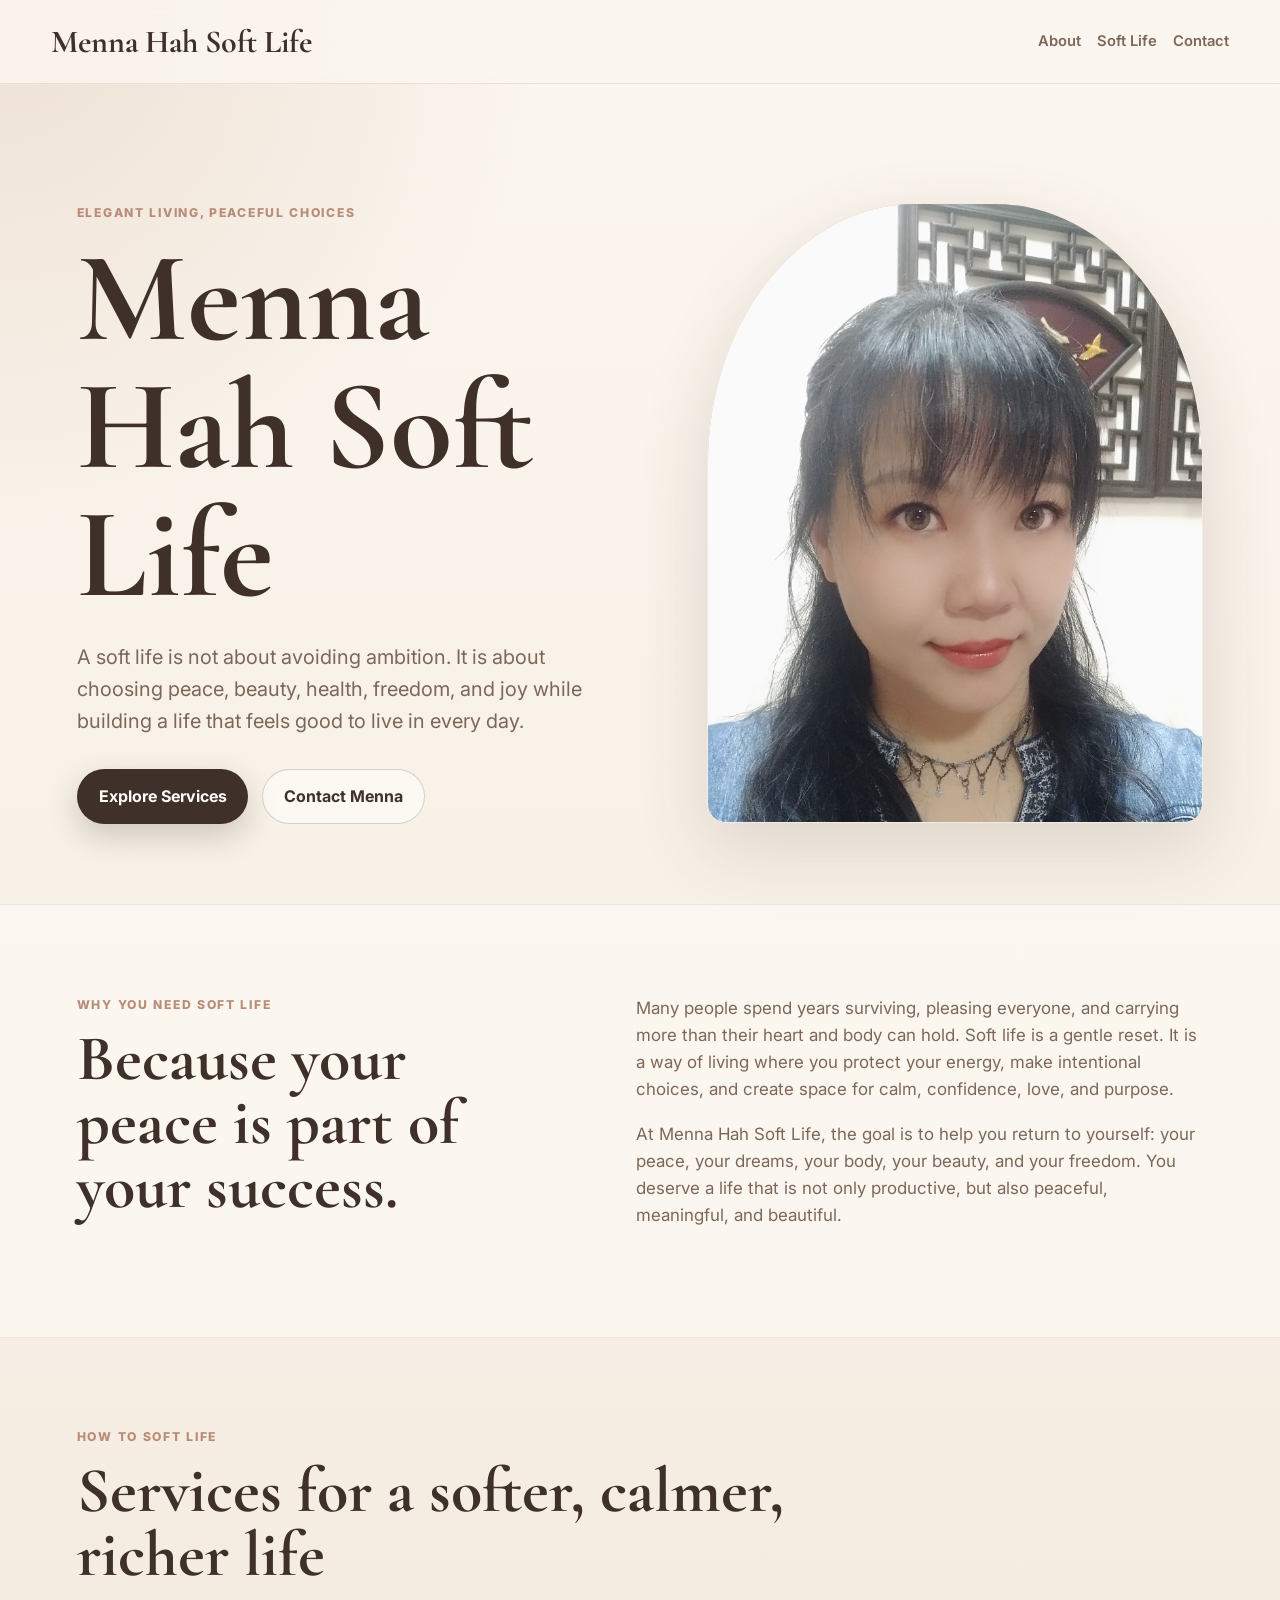
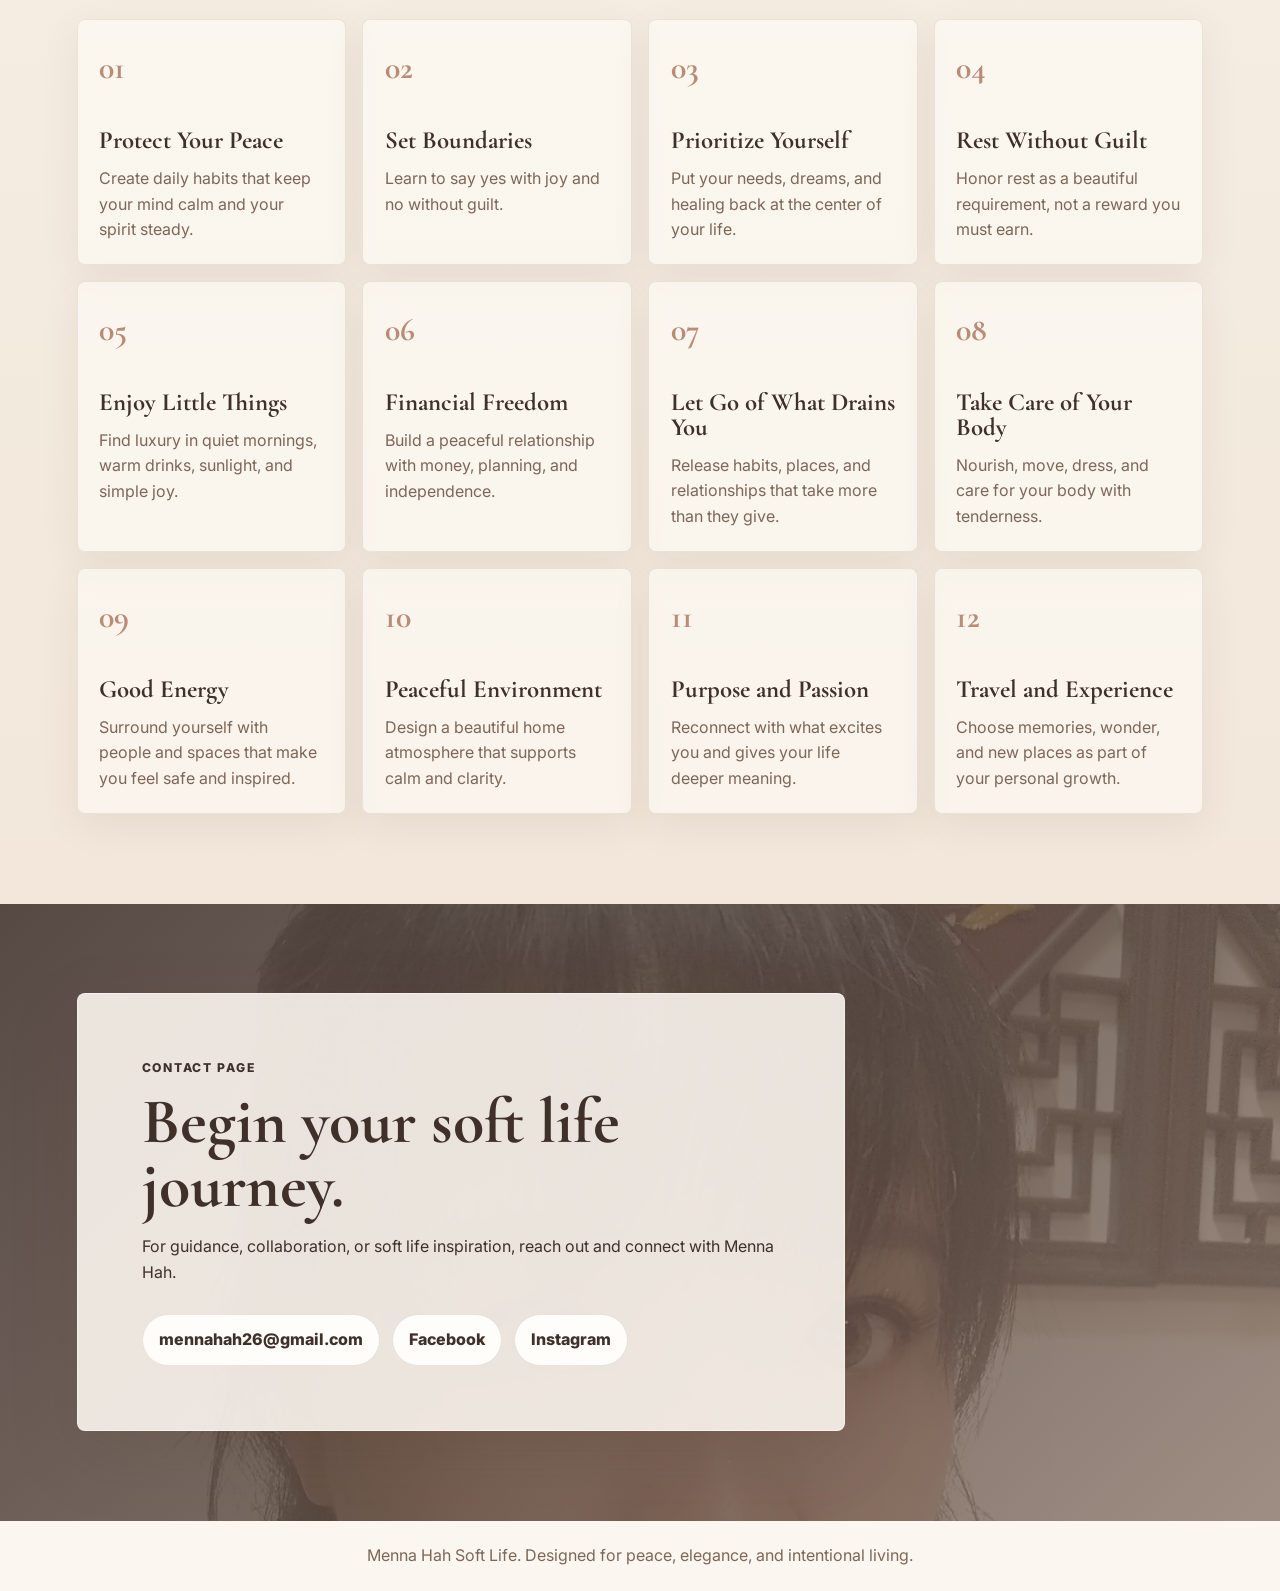
==== index.html @ aeeea49f "Add files via upload" ====
<!DOCTYPE html>
<html lang="en">
<head>
  <meta charset="UTF-8">
  <meta name="viewport" content="width=device-width, initial-scale=1.0">
  <title>Menna Hah Soft Life</title>
  <link rel="preconnect" href="https://fonts.googleapis.com">
  <link rel="preconnect" href="https://fonts.gstatic.com" crossorigin>
  <link href="https://fonts.googleapis.com/css2?family=Cormorant+Garamond:wght@500;600;700&family=Inter:wght@400;500;600;700&display=swap" rel="stylesheet">
  <link rel="stylesheet" href="styles.css">
</head>
<body>
  <header class="site-header">
    <a class="brand" href="#home">Menna Hah Soft Life</a>
    <nav aria-label="Main navigation">
      <a href="#about">About</a>
      <a href="#services">Soft Life</a>
      <a href="contact.html">Contact</a>
    </nav>
  </header>

  <main>
    <section class="hero" id="home">
      <div class="hero-copy">
        <p class="eyebrow">Elegant living, peaceful choices</p>
        <h1>Menna Hah Soft Life</h1>
        <p>
          A soft life is not about avoiding ambition. It is about choosing peace,
          beauty, health, freedom, and joy while building a life that feels good
          to live in every day.
        </p>
        <div class="hero-actions">
          <a class="button primary" href="#services">Explore Services</a>
          <a class="button secondary" href="contact.html">Contact Menna</a>
        </div>
      </div>
      <div class="hero-image-wrap" aria-label="Portrait of Menna Hah">
        <img src="assets/MennaHah.JPG" alt="Menna Hah portrait">
      </div>
    </section>

    <section class="intro" id="about">
      <div>
        <p class="eyebrow">Why You Need Soft Life</p>
        <h2>Because your peace is part of your success.</h2>
      </div>
      <div class="intro-text">
        <p>
          Many people spend years surviving, pleasing everyone, and carrying more
          than their heart and body can hold. Soft life is a gentle reset. It is a
          way of living where you protect your energy, make intentional choices,
          and create space for calm, confidence, love, and purpose.
        </p>
        <p>
          At Menna Hah Soft Life, the goal is to help you return to yourself:
          your peace, your dreams, your body, your beauty, and your freedom. You
          deserve a life that is not only productive, but also peaceful,
          meaningful, and beautiful.
        </p>
      </div>
    </section>

    <section class="services" id="services">
      <div class="section-heading">
        <p class="eyebrow">How To Soft Life</p>
        <h2>Services for a softer, calmer, richer life</h2>
      </div>

      <div class="service-grid">
        <article>
          <span>01</span>
          <h3>Protect Your Peace</h3>
          <p>Create daily habits that keep your mind calm and your spirit steady.</p>
        </article>
        <article>
          <span>02</span>
          <h3>Set Boundaries</h3>
          <p>Learn to say yes with joy and no without guilt.</p>
        </article>
        <article>
          <span>03</span>
          <h3>Prioritize Yourself</h3>
          <p>Put your needs, dreams, and healing back at the center of your life.</p>
        </article>
        <article>
          <span>04</span>
          <h3>Rest Without Guilt</h3>
          <p>Honor rest as a beautiful requirement, not a reward you must earn.</p>
        </article>
        <article>
          <span>05</span>
          <h3>Enjoy Little Things</h3>
          <p>Find luxury in quiet mornings, warm drinks, sunlight, and simple joy.</p>
        </article>
        <article>
          <span>06</span>
          <h3>Financial Freedom</h3>
          <p>Build a peaceful relationship with money, planning, and independence.</p>
        </article>
        <article>
          <span>07</span>
          <h3>Let Go of What Drains You</h3>
          <p>Release habits, places, and relationships that take more than they give.</p>
        </article>
        <article>
          <span>08</span>
          <h3>Take Care of Your Body</h3>
          <p>Nourish, move, dress, and care for your body with tenderness.</p>
        </article>
        <article>
          <span>09</span>
          <h3>Good Energy</h3>
          <p>Surround yourself with people and spaces that make you feel safe and inspired.</p>
        </article>
        <article>
          <span>10</span>
          <h3>Peaceful Environment</h3>
          <p>Design a beautiful home atmosphere that supports calm and clarity.</p>
        </article>
        <article>
          <span>11</span>
          <h3>Purpose and Passion</h3>
          <p>Reconnect with what excites you and gives your life deeper meaning.</p>
        </article>
        <article>
          <span>12</span>
          <h3>Travel and Experience</h3>
          <p>Choose memories, wonder, and new places as part of your personal growth.</p>
        </article>
      </div>
    </section>

    <section class="contact" id="contact">
      <div class="contact-panel">
        <p class="eyebrow">Contact Page</p>
        <h2>Begin your soft life journey.</h2>
        <p>
          For guidance, collaboration, or soft life inspiration, reach out and
          connect with Menna Hah.
        </p>
        <div class="contact-links">
          <a href="mailto:mennahah26@gmail.com">mennahah26@gmail.com</a>
          <a href="https://www.facebook.com/mennahahsp" target="_blank" rel="noopener">Facebook</a>
          <a href="https://instagram.com/menna.hah" target="_blank" rel="noopener">Instagram</a>
        </div>
      </div>
    </section>
  </main>

  <footer>
    <p>Menna Hah Soft Life. Designed for peace, elegance, and intentional living.</p>
  </footer>
</body>
</html>
---- styles.css ----
:root {
  --cream: #fbf6ef;
  --linen: #efe3d4;
  --nude: #d6b9a2;
  --rose: #b98c78;
  --taupe: #7d6759;
  --espresso: #3f302a;
  --white: #fffdf9;
  --shadow: 0 24px 70px rgba(87, 62, 47, 0.16);
}

* {
  box-sizing: border-box;
}

html {
  scroll-behavior: smooth;
}

body {
  margin: 0;
  color: var(--espresso);
  background:
    radial-gradient(circle at top left, rgba(214, 185, 162, 0.35), transparent 34rem),
    linear-gradient(180deg, var(--cream), var(--linen));
  font-family: Inter, Arial, sans-serif;
  line-height: 1.6;
}

a {
  color: inherit;
  text-decoration: none;
}

.site-header {
  position: sticky;
  top: 0;
  z-index: 10;
  display: flex;
  align-items: center;
  justify-content: space-between;
  gap: 1rem;
  padding: 1rem clamp(1rem, 4vw, 4rem);
  background: rgba(251, 246, 239, 0.84);
  border-bottom: 1px solid rgba(125, 103, 89, 0.14);
  backdrop-filter: blur(16px);
}

.brand {
  font-family: "Cormorant Garamond", Georgia, serif;
  font-size: clamp(1.4rem, 3vw, 2rem);
  font-weight: 700;
}

nav {
  display: flex;
  flex-wrap: wrap;
  justify-content: flex-end;
  gap: 0.5rem 1rem;
  font-size: 0.92rem;
  font-weight: 600;
  color: var(--taupe);
}

nav a {
  padding: 0.35rem 0;
}

.hero {
  display: grid;
  grid-template-columns: minmax(0, 1fr) minmax(18rem, 31rem);
  align-items: center;
  gap: clamp(2rem, 6vw, 5rem);
  min-height: calc(100vh - 5rem);
  padding: clamp(3rem, 8vw, 6.5rem) clamp(1rem, 6vw, 6rem) 4rem;
}

.hero-copy {
  max-width: 45rem;
}

.eyebrow {
  margin: 0 0 0.8rem;
  color: var(--rose);
  font-size: 0.76rem;
  font-weight: 800;
  letter-spacing: 0.14em;
  text-transform: uppercase;
}

h1,
h2,
h3 {
  margin: 0;
  color: var(--espresso);
  font-family: "Cormorant Garamond", Georgia, serif;
  line-height: 1;
}

h1 {
  max-width: 11ch;
  font-size: clamp(4rem, 10vw, 8.6rem);
  font-weight: 700;
}

h2 {
  font-size: clamp(2.2rem, 5vw, 4.8rem);
}

h3 {
  font-size: 1.55rem;
}

.hero-copy > p:not(.eyebrow) {
  max-width: 41rem;
  margin: 1.4rem 0 0;
  color: var(--taupe);
  font-size: clamp(1.04rem, 2vw, 1.25rem);
}

.hero-actions {
  display: flex;
  flex-wrap: wrap;
  gap: 0.85rem;
  margin-top: 2rem;
}

.button {
  display: inline-flex;
  align-items: center;
  justify-content: center;
  min-height: 3rem;
  padding: 0.85rem 1.3rem;
  border: 1px solid rgba(63, 48, 42, 0.2);
  border-radius: 999px;
  font-weight: 700;
}

.button.primary {
  color: var(--white);
  background: var(--espresso);
  box-shadow: 0 12px 30px rgba(63, 48, 42, 0.22);
}

.button.secondary {
  color: var(--espresso);
  background: rgba(255, 253, 249, 0.55);
}

.hero-image-wrap {
  position: relative;
  overflow: hidden;
  aspect-ratio: 4 / 5;
  border: 1px solid rgba(255, 253, 249, 0.74);
  border-radius: 42% 42% 1.2rem 1.2rem;
  background: var(--nude);
  box-shadow: var(--shadow);
}

.hero-image-wrap img {
  width: 100%;
  height: 100%;
  object-fit: cover;
  object-position: center top;
  filter: saturate(0.9) contrast(0.98);
}

.intro,
.services,
.contact {
  padding: clamp(3.5rem, 7vw, 6rem) clamp(1rem, 6vw, 6rem);
}

.intro {
  display: grid;
  grid-template-columns: minmax(0, 0.85fr) minmax(0, 1fr);
  gap: clamp(2rem, 6vw, 5rem);
  background: rgba(255, 253, 249, 0.48);
  border-block: 1px solid rgba(125, 103, 89, 0.11);
}

.intro-text {
  color: var(--taupe);
  font-size: 1.06rem;
}

.intro-text p {
  margin: 0 0 1.1rem;
}

.section-heading {
  max-width: 50rem;
  margin-bottom: 2rem;
}

.service-grid {
  display: grid;
  grid-template-columns: repeat(4, minmax(0, 1fr));
  gap: 1rem;
}

.service-grid article {
  min-height: 15rem;
  padding: 1.35rem;
  background: rgba(255, 253, 249, 0.58);
  border: 1px solid rgba(125, 103, 89, 0.13);
  border-radius: 8px;
  box-shadow: 0 12px 38px rgba(87, 62, 47, 0.08);
}

.service-grid span {
  display: block;
  margin-bottom: 2.2rem;
  color: var(--rose);
  font-family: "Cormorant Garamond", Georgia, serif;
  font-size: 2rem;
  font-weight: 700;
}

.service-grid p {
  margin: 0.8rem 0 0;
  color: var(--taupe);
}

.contact {
  background:
    linear-gradient(135deg, rgba(63, 48, 42, 0.88), rgba(125, 103, 89, 0.74)),
    url("assets/MennaHah.JPG") center 28% / cover;
  color: var(--white);
}

.contact-panel {
  width: min(100%, 48rem);
  padding: clamp(2rem, 5vw, 4rem);
  background: rgba(251, 246, 239, 0.9);
  border: 1px solid rgba(255, 253, 249, 0.5);
  border-radius: 8px;
  box-shadow: var(--shadow);
}

.contact-panel h2,
.contact-panel p {
  color: var(--espresso);
}

.contact-panel > p:not(.eyebrow) {
  margin: 1rem 0 0;
}

.contact-links {
  display: flex;
  flex-wrap: wrap;
  gap: 0.75rem;
  margin-top: 1.8rem;
}

.contact-links a {
  padding: 0.75rem 1rem;
  color: var(--espresso);
  background: var(--white);
  border: 1px solid rgba(125, 103, 89, 0.18);
  border-radius: 999px;
  font-weight: 800;
}

.contact-page {
  display: grid;
  grid-template-columns: minmax(0, 1.05fr) minmax(18rem, 28rem);
  align-items: center;
  gap: clamp(2rem, 6vw, 5rem);
  min-height: calc(100vh - 8rem);
  padding: clamp(3rem, 8vw, 6.5rem) clamp(1rem, 6vw, 6rem);
}

.contact-page-copy {
  max-width: 52rem;
}

.contact-page-copy h1 {
  max-width: 13ch;
  font-size: clamp(3.5rem, 8vw, 7.2rem);
}

.contact-page-copy > p:not(.eyebrow) {
  max-width: 39rem;
  margin: 1.4rem 0 0;
  color: var(--taupe);
  font-size: clamp(1.04rem, 2vw, 1.22rem);
}

.contact-page-image {
  overflow: hidden;
  aspect-ratio: 4 / 5;
  border: 1px solid rgba(255, 253, 249, 0.74);
  border-radius: 8px;
  background: var(--nude);
  box-shadow: var(--shadow);
}

.contact-page-image img {
  width: 100%;
  height: 100%;
  object-fit: cover;
  object-position: center top;
}

footer {
  padding: 1.4rem clamp(1rem, 6vw, 6rem);
  color: var(--taupe);
  background: var(--cream);
  text-align: center;
}

footer p {
  margin: 0;
}

@media (max-width: 1000px) {
  .hero,
  .intro,
  .contact-page {
    grid-template-columns: 1fr;
  }

  .hero {
    padding-top: 3rem;
  }

  .hero-image-wrap {
    width: min(100%, 28rem);
    justify-self: center;
  }

  .contact-page-image {
    width: min(100%, 27rem);
  }

  .service-grid {
    grid-template-columns: repeat(2, minmax(0, 1fr));
  }
}

@media (max-width: 640px) {
  .site-header {
    align-items: flex-start;
    flex-direction: column;
  }

  .hero {
    min-height: auto;
  }

  h1 {
    font-size: clamp(3.3rem, 18vw, 5rem);
  }

  .hero-actions,
  .contact-links {
    flex-direction: column;
  }

  .button,
  .contact-links a {
    width: 100%;
  }

  .service-grid {
    grid-template-columns: 1fr;
  }
}
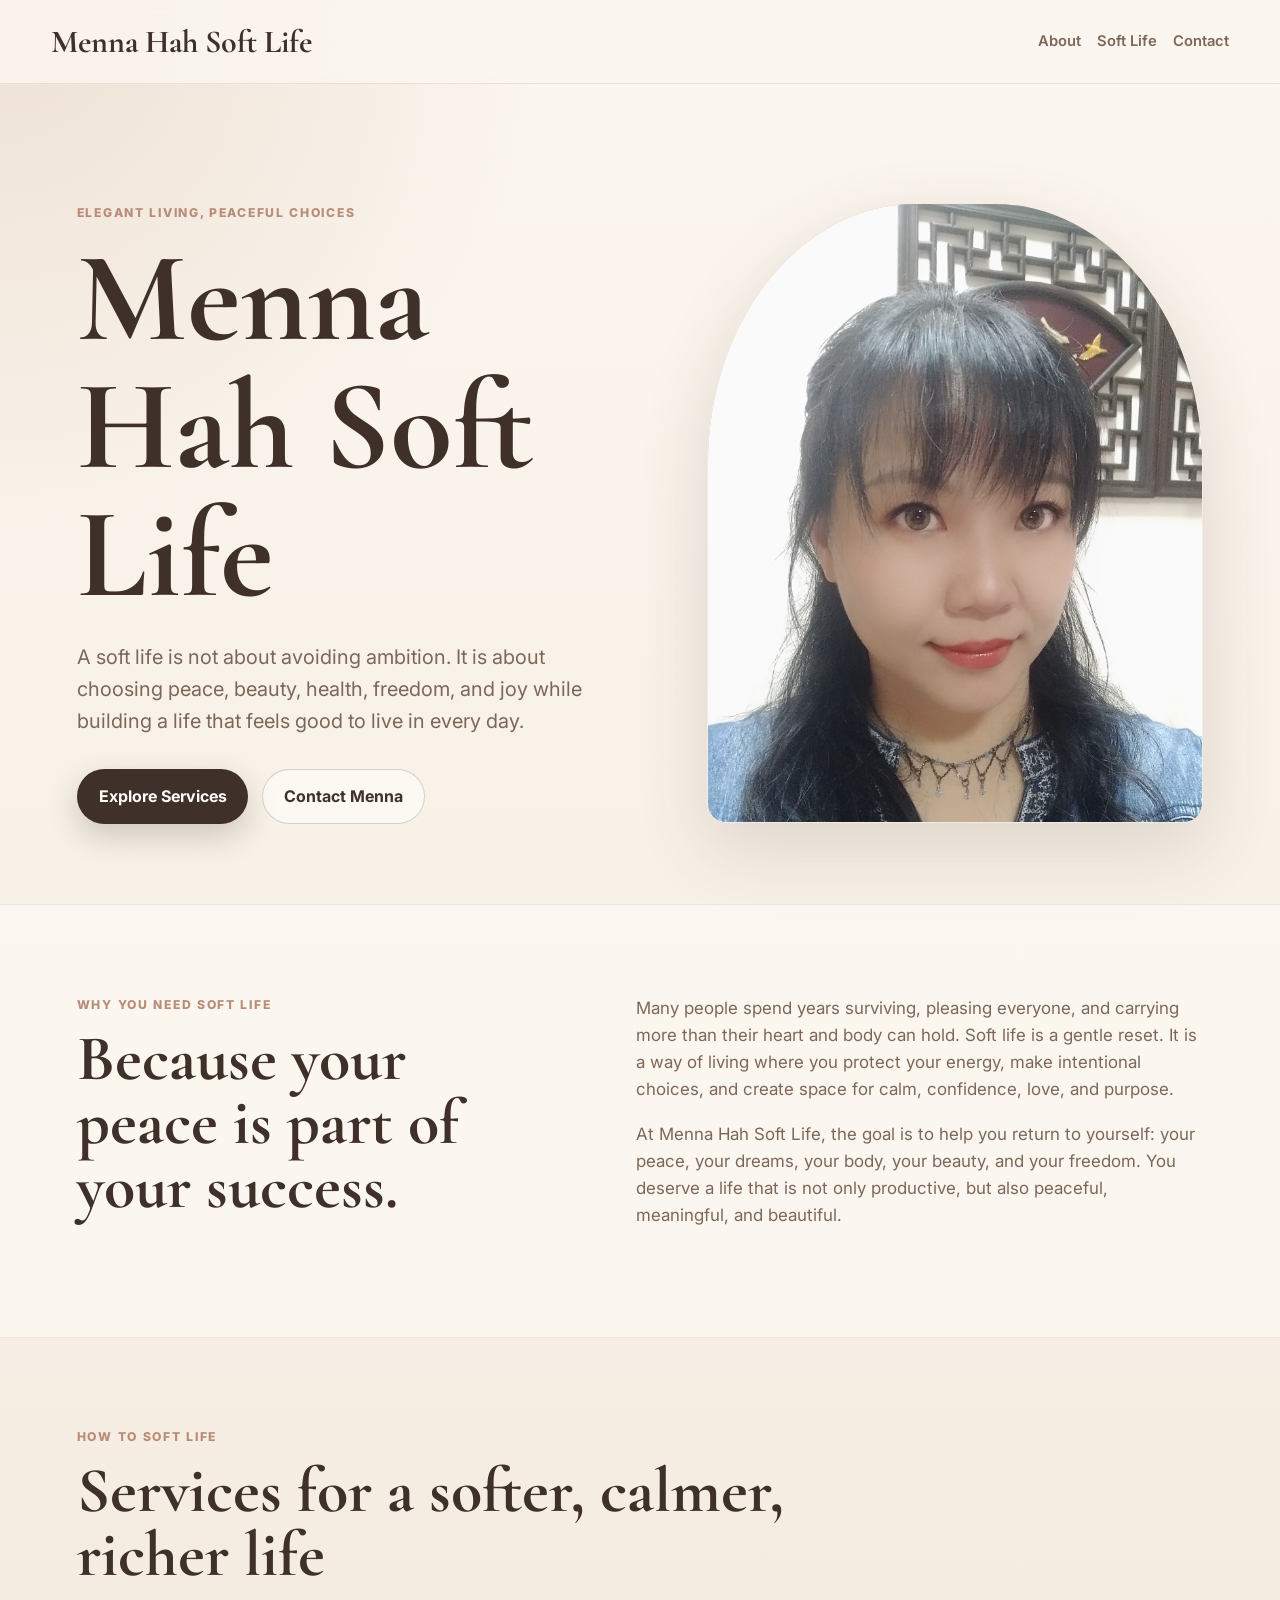
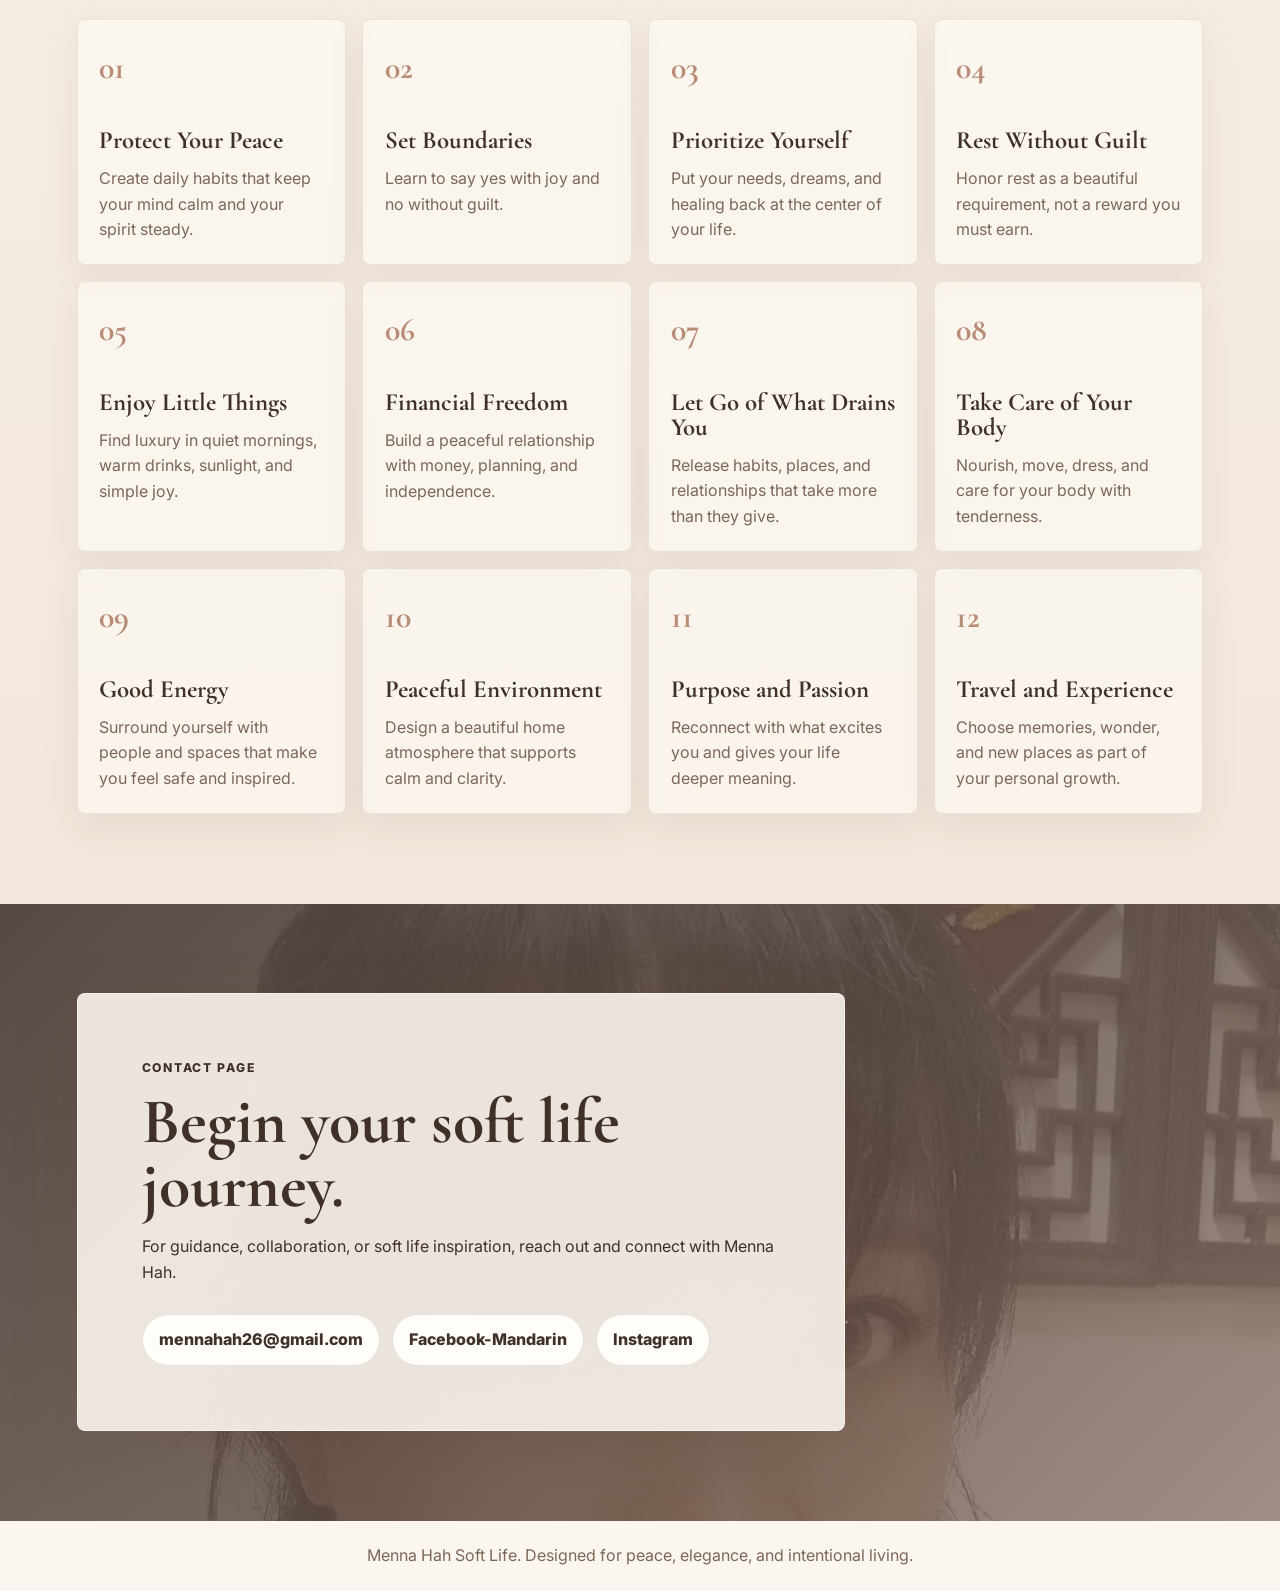
==== commit ecf37547: "Add files via upload" ====
--- a/index.html
+++ b/index.html
@@ -140,7 +140,7 @@
         </p>
         <div class="contact-links">
           <a href="mailto:mennahah26@gmail.com">mennahah26@gmail.com</a>
-          <a href="https://www.facebook.com/mennahahsp" target="_blank" rel="noopener">Facebook</a>
+          <a href="https://www.facebook.com/mennahahsp" target="_blank" rel="noopener">Facebook-Mandarin</a>
           <a href="https://instagram.com/menna.hah" target="_blank" rel="noopener">Instagram</a>
         </div>
       </div>
